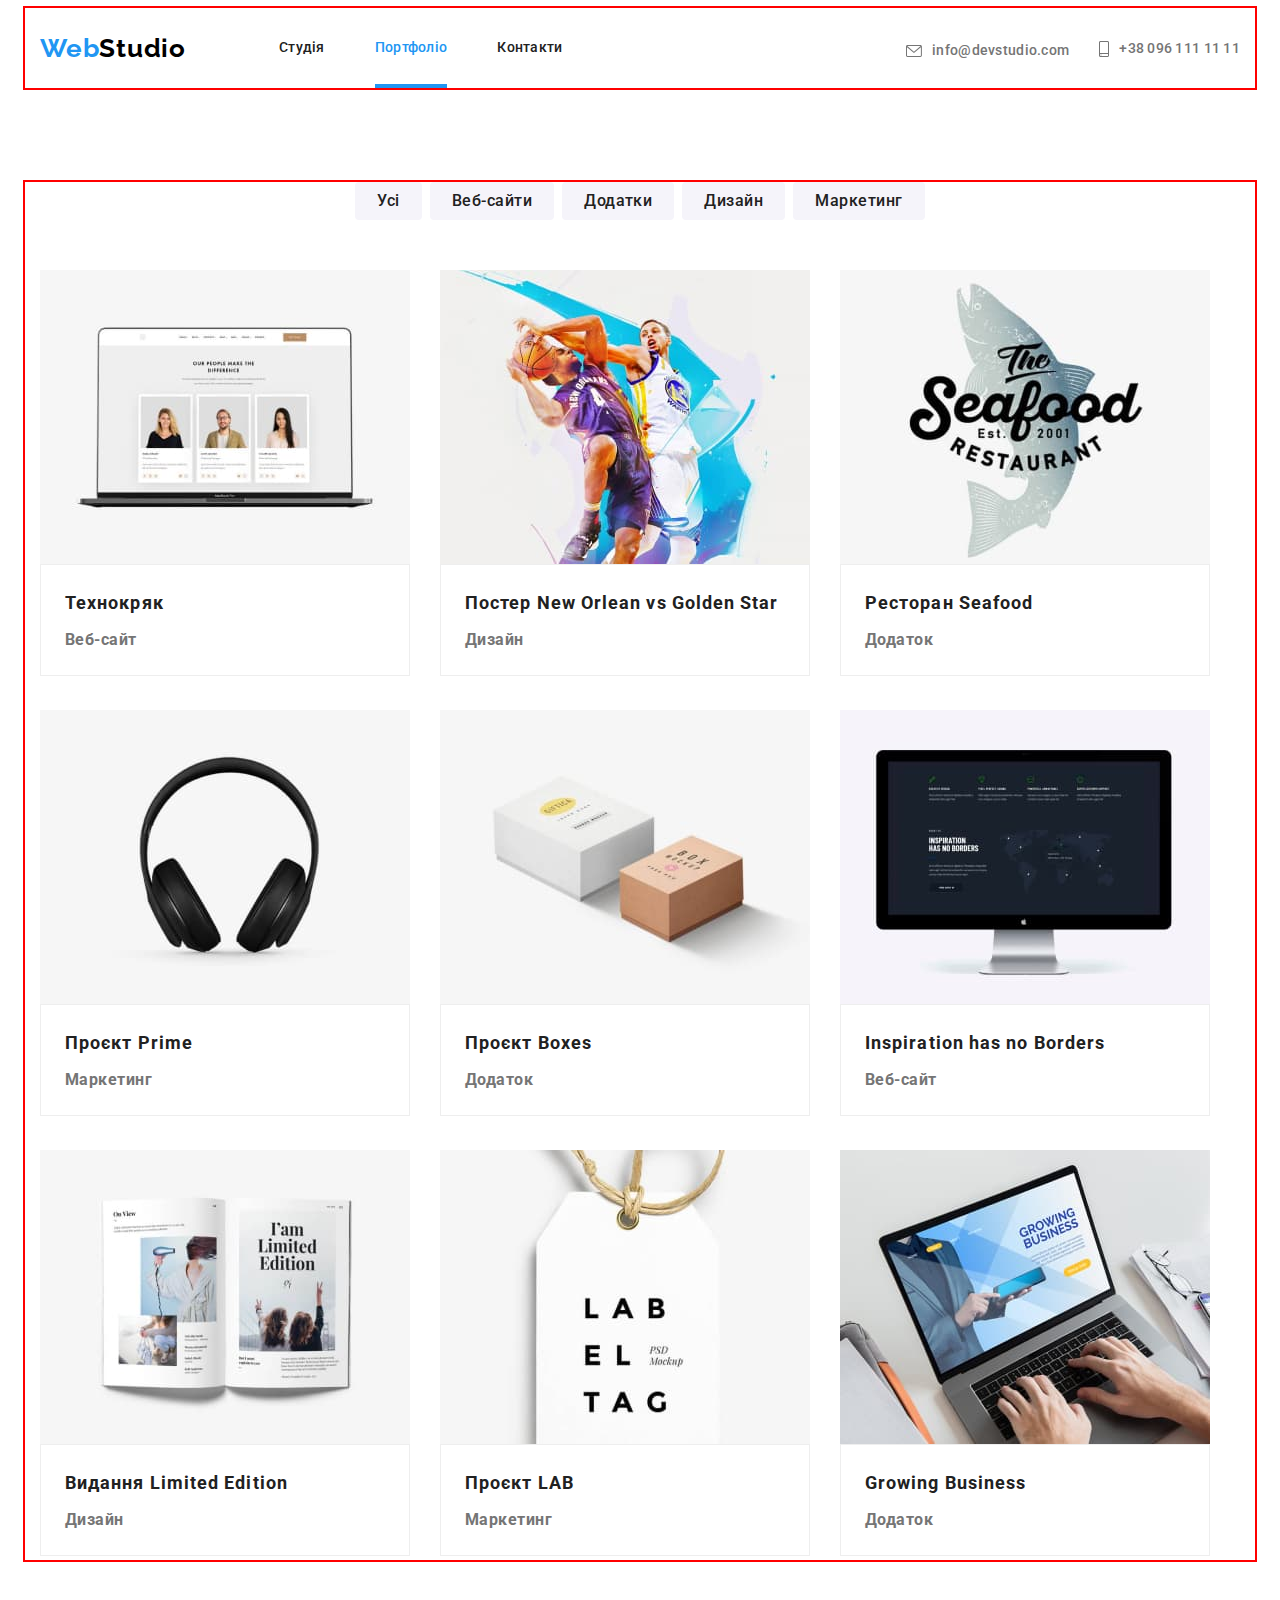
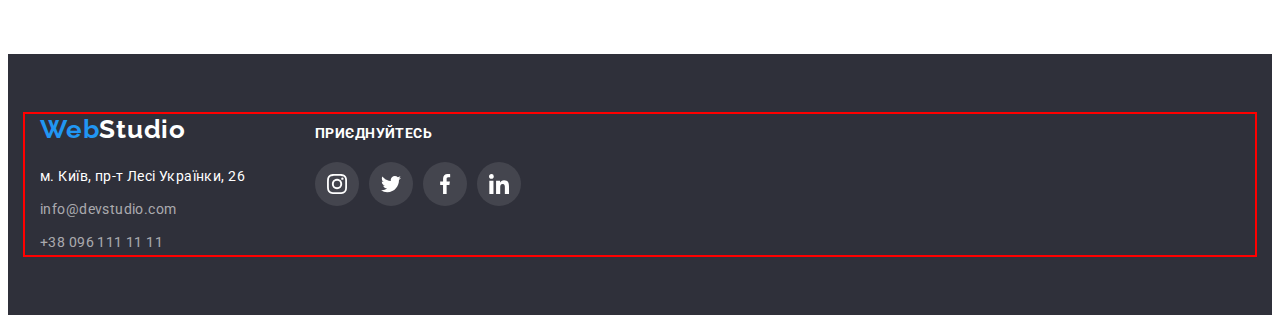
==== portfolio.html @ b02450fa "add file" ====
<!DOCTYPE html>
<html lang="uk">

<head>
  <meta charset="UTF-8" />
  <meta http-equiv="X-UA-Compatible" content="IE=edge" />
  <meta name="viewport" content="width=device-width, initial-scale=1.0" />
  <title>Студія</title>
  <link rel="preconnect" href="https://fonts.googleapis.com" />
  <link rel="preconnect" href="https://fonts.gstatic.com" crossorigin />
  <link  rel="stylesheet" href="https://fonts.googleapis.com/css2?family=Raleway:wght@700&family=Roboto:wght@400;500;700;900&display=swap"
    />
  <link rel="stylesheet" href="https://cdnjs.cloudflare.com/ajax/libs/modern-normalize/1.1.0/modern-normalize.min.css"
    integrity="sha512-wpPYUAdjBVSE4KJnH1VR1HeZfpl1ub8YT/NKx4PuQ5NmX2tKuGu6U/JRp5y+Y8XG2tV+wKQpNHVUX03MfMFn9Q=="
    crossorigin="anonymous" referrerpolicy="no-referrer" />
  <link rel="stylesheet" href="./css/styles.css" />
  </head>

  <body>
    <header>
      <div class="container container-header">
        <nav class="nav-list">
          <a href="./index.html" class="logo link">Web<span class="logo-studio link">Studio</span></a>
          <ul class="header-list">
            <li class="header-item list">
              <a href="./index.html" class="header-link link">Студія</a>
            </li>
            <li class="header-item list">
              <a href="./portfolio.html" class="header-link link current">Портфоліо</a>
            </li>
            <li class="header-item list">
              <a href="#" class="header-link link">Контакти</a>
            </li>
          </ul>
        </nav>
    
      <ul class="contact-list list">
        <li class="contact-item mail-item">
          <a href="mailto:info@devstudio.com" class="contact-mail link">
            <svg class="mail-link-icon" width="16" height="12">
              <use href="./images/icon-defs.svg#icon-envelope"></use>
            </svg> info@devstudio.com</a>
      
        </li>
        <li class="contact-item tel-item">
          <a href="tel:+380961111111" class="contact-tel link">
            <svg class="tel-link-icon" width="10" height="16">
              <use href="./images/icon-defs.svg#icon-smartphone"></use>
            </svg> +38 096 111 11 11</a>
        </li>
      </ul>
      </div>
    </header>
    <main>
      <section class="section-filter-list">
        <div class="container">

        <h1 class="visually-hidden">Наші роботи</h1>

        <ul class="filter list filter-container">
          <li><button type="button" class="filter-item">Усі</button></li>
          <li><button type="button" class="filter-item">Веб-сайти</button></li>
          <li><button type="button" class="filter-item">Додатки</button></li>
          <li><button type="button" class="filter-item">Дизайн</button></li>
          <li><button type="button" class="filter-item">Маркетинг</button></li>
        </ul>
        
        <ul class="portfolio-hero-list list hero-container">
          <li class="portfolio-item">
          <a href="" class="portfolio-link">
          <div class="portfolio-foto-text">
            <img src="./images/technokryar.jpg" 
            alt="Веб-сайт Технокряк" 
            width="370"/>
            <p class="portfolio-text">Ресурс пропонує комплексні 
            пропозиції з різним рівнем функціоналу та сервісів. 
            Все це дозволить відвідувачу отримати
            вичерпні відомості про компанію чи приватну особу.
            </p> 
            </div>
            
            <div class="card">
              <h2 class="portfolio-item">Технокряк</h2>
              <p class="portfolio-kind">Веб-сайт</p>
            </div>
          </a>
          </li>

          <li class="portfolio-item">
            <a href="" class="portfolio-link">
              <div class="portfolio-foto-text">
            <img src="./images/poster_new-orlean.jpg" 
            alt="Постер New Orlean vs Golden Star" 
            width="370"/>
            <p class="portfolio-text">Ресурс пропонує комплексні
              пропозиції з різним рівнем функціоналу та сервісів.
              Все це дозволить відвідувачу отримати
              вичерпні відомості про компанію чи приватну особу.
            </p>
            </div>
            
            <div class="card">
            <h2 class="portfolio-item">Постер New Orlean vs Golden Star</h2>
            <p class="portfolio-kind">Дизайн</p>
            </div>
            </a>
          </li>

          <li class="portfolio-item">
            <a href="" class="portfolio-link">
              <div class="portfolio-foto-text">
            <img src="./images/seafood.jpg" 
            alt="Ресторан Seafood" 
            width="370"/>
            <p class="portfolio-text">Ресурс пропонує комплексні
              пропозиції з різним рівнем функціоналу та сервісів.
              Все це дозволить відвідувачу отримати
              вичерпні відомості про компанію чи приватну особу.
            </p>
            </div>
            
            <div class="card">
            <h2 class="portfolio-item">Ресторан Seafood</h2>
            <p class="portfolio-kind">Додаток</p>
            </div>
            </a>
          </li>

          <li class="portfolio-item">
            <a href="" class="portfolio-link">
              <div class="portfolio-foto-text">
            <img src="./images/prime.jpg" 
            alt="Проєкт Primе"
            width="370"/>
            <p class="portfolio-text">Ресурс пропонує комплексні
              пропозиції з різним рівнем функціоналу та сервісів.
              Все це дозволить відвідувачу отримати
              вичерпні відомості про компанію чи приватну особу.
            </p>
            </div>
            
            <div class="card">
            <h2 class="portfolio-item">Проєкт Prime</h2>
            <p class="portfolio-kind">Маркетинг</p>
            </div>
            </a>
          </li>

          <li class="portfolio-item">
            <a href="" class="portfolio-link">
              <div class="portfolio-foto-text">
            <img src="./images/boxes.jpg" 
            alt="Проєкт Boxes" 
            width="370"/>
            <p class="portfolio-text">Ресурс пропонує комплексні
              пропозиції з різним рівнем функціоналу та сервісів.
              Все це дозволить відвідувачу отримати
              вичерпні відомості про компанію чи приватну особу.
            </p>
            </div>
            
            <div class="card">
            <h2 class="portfolio-item">Проєкт Boxes</h2>
            <p class="portfolio-kind">Додаток</p>
            </div>
            </a>
          </li>

          <li class="portfolio-item">
            <a href="" class="portfolio-link">
              <div class="portfolio-foto-text">
            <img src="./images/inspiration.jpg" 
            alt="Inspiration has no Borders" 
            width="370"/>
            <p class="portfolio-text">Ресурс пропонує комплексні
              пропозиції з різним рівнем функціоналу та сервісів.
              Все це дозволить відвідувачу отримати
              вичерпні відомості про компанію чи приватну особу.
            </p>
            </div>
             
            <div class="card">
            <h2 class="portfolio-item">Inspiration has no Borders</h2>
            <p class="portfolio-kind">Веб-сайт</p>
          </div>
          </a>
          </li>

          <li class="portfolio-item">
            <a href="" class="portfolio-link">
              <div class="portfolio-foto-text">
            <img
              src="./images/limited-edition.jpg"
              alt="Видання Limited Edition"
              width="370"/>
              <p class="portfolio-text">Ресурс пропонує комплексні
                пропозиції з різним рівнем функціоналу та сервісів.
                Все це дозволить відвідувачу отримати
                вичерпні відомості про компанію чи приватну особу.
              </p>
              </div>
            
            <div class="card">
            <h2 class="portfolio-item">Видання Limited Edition</h2>
            <p class="portfolio-kind">Дизайн</p>
            </div>
            </a>
          </li>

          <li class="portfolio-item">
            <a href="" class="portfolio-link">
              <div class="portfolio-foto-text">
            <img src="./images/lab.jpg" 
            alt="Проєкт LAB"
            width="370"/>
            <p class="portfolio-text">Ресурс пропонує комплексні
              пропозиції з різним рівнем функціоналу та сервісів.
              Все це дозволить відвідувачу отримати
              вичерпні відомості про компанію чи приватну особу.
            </p>
            </div>

            <div class="card">
            <h2 class="portfolio-item">Проєкт LAB</h2>
            <p class="portfolio-kind">Маркетинг</p>
            </div>
            </a>
          </li>

          <li class="portfolio-item">
            <a href="" class="portfolio-link">
              <div class="portfolio-foto-text">
            <img src="./images/growing-business.jpg"
              alt="Growing Business"
              width="370"/>
              <p class="portfolio-text">Ресурс пропонує комплексні
                пропозиції з різним рівнем функціоналу та сервісів.
                Все це дозволить відвідувачу отримати
                вичерпні відомості про компанію чи приватну особу.
              </p>
              </div>

            <div class="card">
            <h2 class="portfolio-item">Growing Business</h2>
            <p class="portfolio-kind">Додаток</p>
            </div>
            </a>
          </li>

        </ul>
        </div>
      </section>
    </main>
    <footer class="footer">
      <div class="container container-flex">
        <div class="footer-info">
          <a href="./index.html" class="footer-container link">Web<span class="footer-logo-studio link">Studio</span></a>
          <address class="footer-contact">
            <ul class="footer-contact-list list">
              <li class="footer-item">
                <a href="https://goo.gl/maps/CPtrU1FHBa2aNyZL9" target="_blank" rel="noopener noreferrer nofollow"
                  class="footer-address-link link">м. Київ, пр-т Лесі Українки, 26</a>
              </li>
              <li class="footer-item">
                <a href="mailto:info@devstudio.com" class="footer-mail-link link">info@devstudio.com</a>
              </li>
              <li class="footer-item">
                <a href="tel:+380961111111" class="footer-tel-link link">+38 096 111 11 11</a>
              </li>
            </ul>
          </address>
        </div>
        <div class="footer-soc">
          <p class="footer-conect">приєднуйтесь</p>
          <ul class="footer-soc-list list">
            <il class="soc-item">
              <a href="" class="soc-link-f link">
                <svg class="soc-link-icon-f" width="20" height="20">
                  <use href="./images/icon-defs.svg#icon-instagram-2"></use>
                </svg>
              </a>
            </il>
            <il class="soc-item">
              <a href="" class="soc-link-f link">
                <svg class="soc-link-icon-f" width="20" height="20">
                  <use href="./images/icon-defs.svg#icon-twitter-1"></use>
                </svg>
              </a>
            </il>
            <il class="soc-item">
              <a href="" class="soc-link-f link">
                <svg class="soc-link-icon-f" width="20" height="20">
                  <use href="./images/icon-defs.svg#icon-facebook-1"></use>
                </svg>
              </a>
            </il>
            <il class="soc-item">
              <a href="" class="soc-link-f link">
                <svg class="soc-link-icon-f" width="20" height="20">
                  <use href="./images/icon-defs.svg#icon-linkedin-1"></use>
                </svg>
              </a>
            </il>
          </ul>
        </div>
      </div>
    </footer>
    </body>
    
    </html>
---- css/styles.css ----
body {
  font-family: "Roboto", sans-serif;
  font-size: 14px;
  letter-spacing: 0.03em;
  color: #757575;
  background-color: #FFFFFF;
}

p,
h1,
h2,
h3,
h4,
h5,
h6 
{margin: 0;}

ul,
ol
 {margin: 0;
  padding-left: 0;}

button {
  display: block;
  cursor: pointer;
  border: none;
  border-radius: 4px;
}

address {
  font-style: normal;
}

img {
  display: block;
  max-width: 100%;
  height: auto;
}

.section {
  padding-top: 94px;
  padding-bottom: 94px;
}

:root {
  --brand-color--:#212121;
  --white--: #FFFFFF;
  --gray--: #757575;
  --blue1--:#2196F3;
  --light1--:#EEEEEE;
  --black--:#000000;
  --light2--:#F5F4FA;
  --deepgray--:#2F303A;
  --light3--:#ECECEC;
  --blue2--:#188CE8;
}

.logo {
  font-family: 'Raleway';
  font-weight: 700;
  font-size: 26px;
  line-height: 1.19;
  letter-spacing: 0.03em;
  color: #2196F3;}

  .logo-studio {
  font-family: 'Raleway';
  font-weight: 700;
  font-size: 26px;
  line-height: 1.19;
  letter-spacing: 0.03em;
  color: #000000;
  }
  
  .link {
    text-decoration: none;
  }

  .list {
    list-style: none;
    padding: 0;
    margin: 0;
  }

  .container {
  width: 1200px;
  margin: 0 auto;
  padding: 0 15px;
  outline: 2px solid red;
  }

  .container-header {
    display: flex;
    align-items: baseline;
  }
   
  .contact-list {
   display: flex;
   margin-left: auto;
   align-items: baseline;
  }

  .mail-icon {
  margin-right: 10px;
  }

  .mail-item {
    margin-right: 30px;
  }

  .tel-icon {
    margin-right: 10px;
  }

  .header-list {
    display: flex;
    gap: 50px;
  }

  .nav-list {
    display: flex;
    align-items: center;
  }

  .logo {
    margin-right: 93px;
  }

  .header {border-bottom: 1px solid #ECECEC;}

 .header-link {
  font-weight: 500;
  font-size: 14px;
  line-height: 1.14;
  letter-spacing: 0.02em;
  padding: 32px 0;
  color: var(--brand-color--);
  display: block;
  transition-property: color;
transition-duration: 250ms;
transition-timing-function: cubic-bezier(0.4, 0, 0.2, 1);}

  .current {
  color: var(--blue1--);
  position: relative;
}

  .current::after {
    content:'';
    width: 100%;
    height: 4px;
    background-color: var(--blue1--);
    display: inline-block;
    position: absolute;
    left: 0;
    bottom: 0;
  }

  .header-link:hover,
  .header-link:active{
  color: var(--blue2--);
  } 

 .contact-mail {
  font-weight: 500;
  font-size: 14px;
  line-height: 1.14;
  letter-spacing: 0.02em;
  color: #757575;
  display: flex;
  align-items: center;
transition-property: color;
  transition-duration: 250ms;
  transition-timing-function: cubic-bezier(0.4, 0, 0.2, 1);}
 
  .contact-mail:hover,
  .contact-mail:focus{
  color: #2196F3;}

 .contact-tel {
  font-weight: 500;
  font-size: 14px;
  line-height: 1.14;
  letter-spacing: 0.02em;
  color: #757575;
  display: flex;
  align-items: center
  transition-property: color;
    transition-duration: 250ms;
    transition-timing-function: cubic-bezier(0.4, 0, 0.2, 1);
  }

 .tel-item {;
}

 .mail-link-icon {
  fill: currentColor;
  margin-right: 10px;
  transition-property: fill;
    transition-duration: 250ms;
    transition-timing-function: cubic-bezier(0.4, 0, 0.2, 1);
 }
 
 .tel-link-icon {
    fill: currentColor;
    margin-right: 10px;
    transition-property: fill;
      transition-duration: 250ms;
      transition-timing-function: cubic-bezier(0.4, 0, 0.2, 1);
  }

  .contact-tel:hover,
  .contact-tel:focus {
  color: #2196F3;
  }

  .mail-link-icon:hover,
  .mail-link-icon:focus {
  fill: #2196F3;
}
  
  .tel-link-icon:hover,
  .tel-link-icon:focus {
  fill: #2196F3;
  }
 
.banner {
padding: 200px 0;
background-image: linear-gradient(rgba(47, 48, 58, 0.4), 
rgba(47, 48, 58, 0.4)),
 url(../images/img_bg.jpg);
background-repeat: no-repeat;
background-position: center;
max-width: 1600px;
margin: 0 auto;
height: 600px;
background-size: cover;
}

.banner-container { 
}

.banner-title {
  font-weight: 900;
  font-size: 44px;
  line-height: 1.36;
  text-align: center;
  letter-spacing: 0.06em;
  text-transform: uppercase;
  color: #FFFFFF;
  width: 696px;
  margin: 0 auto;
  margin-bottom: 30px;
}

.banner-btn {
  font-family: 'Roboto';
  font-style: normal;
  font-weight: 700;
  font-size: 16px;
  line-height: 1.88;
  display: block;
  letter-spacing: 0.06em;
  color: #FFFFFF;
  background-color: #2196F3;
  cursor: pointer;
  min-width: 216px;
  border-radius: 4px;
  padding: 10px 32px 10px 32px;
  margin-left: auto;
  margin-right: auto;
  transition-property: background-color, box-shadow;
    transition-duration: 250ms;
    transition-timing-function: cubic-bezier(0.4, 0, 0.2, 1);
}

.banner-btn:hover,
.banner-btn:active {
 background-color: #188CE8;
box-shadow: 0px 4px 4px rgba(0, 0, 0, 0.15);
color: #FFFFFF;}

.hero {
padding: 94px 0;
}

.hero-container {
}

.hero-title {}

.hero-list {
display: flex;
gap: 30px;
}

.hero-item-title {
font-weight: 700;
font-size: 14px;
line-height: 1.14;
letter-spacing: 0.03em;
text-transform: uppercase;
color: #212121;
margin-bottom: 10px;
}

.hero-item-text {
line-height: 1.71;
}

.info-block {
  padding-bottom: 94px;
}

.info-block-container {
  display: flex;
  gap: 30px;
}

.info-block-list {
font-weight: 700;
font-size: 36px;
line-height: 1.17;
text-align: center;
letter-spacing: 0.03em;
color: #212121;
margin-bottom: 50px;
}

.info-block-item{
  position: relative;
}

.info-block-text {
  position: absolute;
  bottom: 0;
  font-family: 'Roboto';
  font-weight: 700;
  font-size: 14px;
  line-height: 1.14;
  text-align: center;
  letter-spacing: 0.03em;
  text-transform: uppercase;
  color: #FFFFFF;
  background: rgba(47, 48, 58, 0.8);
  width: 370px;
  height: 70px;
  padding-top: 27px;
}

.section {
  padding: 94px 0;
}

.info-block-item {}

.team-block {background-color: #F5F4FA;}

.container-team {}

.team-block-title, .clients-title {
font-weight: 700;
font-size: 36px;
line-height: 1.7;
text-align: center;
letter-spacing: 0.03em;
color: #212121;
margin-bottom: 50px;
margin-top: 0px;
}

.team-block-list {
  display: flex;
  gap: 30px;
}

.team-block-item {
  background: #FFFFFF;
  border-radius: 0px 0px 4px 4px;
  box-shadow: 
  0px 1px 3px rgba(0, 0, 0, 0.12), 
  0px 1px 1px rgba(0, 0, 0, 0.14),
  0px 2px 1px rgba(0, 0, 0, 0.2);
}

.team-item {
font-family: 'Roboto';
font-style: normal;
font-weight: 500;
font-size: 16px;
line-height: 19px;
text-align: center;
letter-spacing: 0.03em;
color: #212121;
margin-bottom: 10px;}

.team-post {
font-size: 16px;
line-height: 1.19;
text-align: center;
letter-spacing: 0.03em;
color: #757575;
}

.about-team {
padding-top: 30px;
padding-bottom: 30px;
}
.soc-list {
  display: flex;
  justify-content: center;
  gap: 10px;
  margin-top: 16px;
}

.soc-item {
  width: 44px;
  height: 44px;
}

.soc-link {
  width: 100%;
  height: 100%;
  display: flex;
  border-radius: 50px;
  fill: #AFB1B8;
  align-items: center;
  justify-content: center;
    transition-property: background-color, fill;
      transition-duration: 250ms;
      transition-timing-function: cubic-bezier(0.4, 0, 0.2, 1);
}

.soc-link-f {
  width: 100%;
  height: 100%;
  display: flex;
  border-radius: 50px;
  fill: #FFFFFF;
  align-items: center;
  justify-content: center;
  background: rgba(255, 255, 255, 0.1);
    transition-property: background-color, fill;
    transition-duration: 250ms;
    transition-timing-function: cubic-bezier(0.4, 0, 0.2, 1);
}

.soc-link:hover {
  fill: #FFFFFF;
  background-color: #2196F3;
}

.soc-link-f:hover {
  background-color: #2196F3;
}

.section-clients {}

.clients-title {}

.clients-list {
  display: flex;
  justify-content: center;
  gap: 30px;
}

.clients-item {
}

.client-link {
 color: #AFB1B8;
 width: 170px;
 height: 92px;
 border: 1px solid currentColor;
 border-radius: 4px;
 align-items: center;
 justify-content: center;
 display: flex;
  transition-property: color;
  transition-duration: 250ms;
  transition-timing-function: cubic-bezier(0.4, 0, 0.2, 1);
}

.client-link:hover,
.client-link:focus
 {color:#2196F3;}

 .client-link-icon {
   fill: currentColor;
 }

.footer {
  background: #2F303A;
  padding: 60px 0;
  border-bottom: 1px c;
}

.footer-container {
  font-family: 'Raleway';
  font-weight: 700;
  font-size: 26px;
  line-height: 31px;
  letter-spacing: 0.03em;
  color: #2196F3
}

.footer-logo {
color: #2196F3;
}

.footer-logo-studio {
color: #FFFFFF;
}

.footer-contact {
margin-top: 20px;
display: block;
}

.footer-contact-list {
}

.footer-address-link {
font-size: 14px;
font-style: normal;
line-height: 1.71;
letter-spacing: 0.03em;
color: #FFFFFF;}

.footer-address-link:hover
.footer-address-link:focus {
color: #2196F3;}

.footer-mail-link {
font-size: 14px;
font-style: normal;
line-height: 1.71;
letter-spacing: 0.03em;
color: rgba(255, 255, 255, 0.6);
  transition-property: color;
  transition-duration: 250ms;
  transition-timing-function: cubic-bezier(0.4, 0, 0.2, 1);}

.footer-mail-link:hover,
.footer-mail-link:focus {
color: #2196F3;
}

.footer-tel-link {
font-size: 14px;
font-style: normal;
line-height: 1.71;
letter-spacing: 0.03em;
color: rgba(255, 255, 255, 0.6);
  transition-property: color;
  transition-duration: 250ms;
  transition-timing-function: cubic-bezier(0.4, 0, 0.2, 1);
}

.footer-tel-link:hover,
.footer-tel-link:focus {
color: #2196F3;
}

.footer-item:not(:last-child) {
margin-bottom: 9px;  
}

.footer-soc {
  display: block;
}

.footer-soc-list {
  display: flex;
  justify-content: center;
  gap: 10px;
}

.footer-soc-item {
  width: 44px;
  height: 44px;
}

.footer-soc-link {
  width: 100%;
  height: 100%;
  display: flex;
  border-radius: 50px;
  fill: #AFB1B8;
  align-items: center;
  justify-content: center;
}

 .footer-soc {
}

 .footer-conect {
  font-weight: 700;
  line-height: 1.14;
  text-transform: uppercase;
  color: #FFFFFF;
  margin-bottom: 20px;
 }

 .container-flex {
  display: flex;
  align-items: baseline;}

.footer-info {
margin-right: 70px;
}

 .section-filter-list {
 padding: 94px 0;
}

.filter-container {
  display: flex;
  justify-content: center;
  gap: 8px;
  margin-bottom: 50px;
}

.card {
  padding: 20px 24px;
  border: 1px solid #EEEEEE;
}

.portfolio-link {
  display: block;
  text-decoration: none;
  transition-property: box-shadow;
  transition-duration: 250ms;
  transition-timing-function: cubic-bezier(0.4, 0, 0.2, 1);
}

.portfolio-link:hover, 
.portfolio-link:focus
{ box-shadow: 0px 1px 1px rgba(0, 0, 0, 0.12),
  0px 4px 4px rgba(0, 0, 0, 0.06),
  1px 4px 6px rgba(0, 0, 0, 0.16);
}

.portfolio-link:hover .portfolio-text {
transform: translateY(0);
}

.portfolio-foto-text{
  position: relative;
  overflow: hidden;}
 
.portfolio-text{
  position: absolute;
  top: 0;
  height: 100%;
  font-family: 'Roboto';
  font-weight: 400;
  font-size: 18px;
  line-height: 1.56;
  letter-spacing: 0.03em;
  padding: 63px 24px;
  color: #FFFFFF;
  background: rgba(33, 150, 243, 0.9);
  transform: translateY(100%);
  transition-duration: 250ms;
  transition-timing-function: cubic-bezier(0.4, 0, 0.2, 1);
  }


.hero-container {
  display: flex;
  flex-wrap: wrap;
  align-items: center;
  gap: 30px;
}

.hero-icon {
  width: 270px;
  height: 120px;
  background-color: #F5F4FA;
  border-radius: 4px;
  margin-bottom: 30px;
  align-content: center;
  justify-content: center;
  display: inline-flex;
}
.hero-icon-link {
width: 270px;
height: 120px;
background-color: #F5F4FA;
border-radius: 4px;
margin-bottom: 30px;
align-items: center;
justify-content: center;
display: flex;
}

.hero-link-icon {     
text-align: center;
}

.filter-item {
  font-family: inherit;
  font-weight: 500;
  font-size: 16px;
  line-height: 1.62;
  text-align: center;
  letter-spacing: 0.03em;
  color: #212121;
  background: #F5F4FA;
  border-radius: 4px;
  cursor: pointer;
  border: 0;
  padding: 6px 22px; 
    transition-property: background-color, color, box-shadow;
    transition-duration: 250ms;
    transition-timing-function: cubic-bezier(0.4, 0, 0.2, 1);
}

 .filter-item:hover {
  color: #FFFFFF;
  background-color: #2196F3;
  box-shadow: 0px 3px 1px rgba(0, 0, 0, 0.1),
    0px 1px 2px rgba(0, 0, 0, 0.08),
    0px 2px 2px rgba(0, 0, 0, 0.12);}

 .filter-item:focus {
  color: #FFFFFF;
  background-color: #2196F3;
 box-shadow: 0px 3px 1px rgba(0, 0, 0, 0.1),
    0px 1px 2px rgba(0, 0, 0, 0.08),
    0px 2px 2px rgba(0, 0, 0, 0.12);}

.portfolio-item {
  font-weight: 700;
  font-size: 18px;
  line-height: 2;
  letter-spacing: 0.06em;
  color: #212121;
  margin: 0;
  margin-bottom: 4px;
  text-decoration: none;
}

.portfolio-kind {
  font-size: 16px;
  line-height: 1.88;
  letter-spacing: 0.03em;
  color: #757575;
  margin: 0;
}

.visually-hidden {
  position: absolute;
  width: 1px;
  height: 1px;
  margin: -1px;
  border: 0;
  padding: 0;
  white-space: nowrap;
  clip-path: inset(100%);
  clip: rect(0 0 0 0);
  overflow: hidden;
}
.backdrop {
width: 100%;
height: 100%;
background: rgba(0, 0, 0, 0.2);
position: fixed;
top: 0;
transition: opacity 300ms linear,
  visibility 300ms linear;
}

.modal {
  position: absolute;
  width: 528px;
  height: 581px;
  left: 50%;
  top: 50%;
  background: #FFFFFF;
  box-shadow: 0px 1px 3px rgba(0, 0, 0, 0.12), 0px 1px 1px rgba(0, 0, 0, 0.14), 0px 2px 1px rgba(0, 0, 0, 0.2);
  border-radius: 4px;
  transform: translate(-50%, -50%) scale(1);
  transition: transform 300ms linear;
  position: relative;
}

.backdrop.is-hidden .modal {
  transform: translate(-50%, -50%) scale(0);
}

.close-button {
  position: absolute;
  right: 8px;
  top: 8px;
  width: 30px;
  height: 30px;
  background: #FFFFFF;
  border: 1px solid rgba(0, 0, 0, 0.1);
  border-radius: 50%;
  display: flex;
  align-items: center;
  justify-content: center;
  cursor: pointer;
}

.backdrop.is-hidden {
  opacity: 0;
  visibility: hidden;
  pointer-events: none;
}
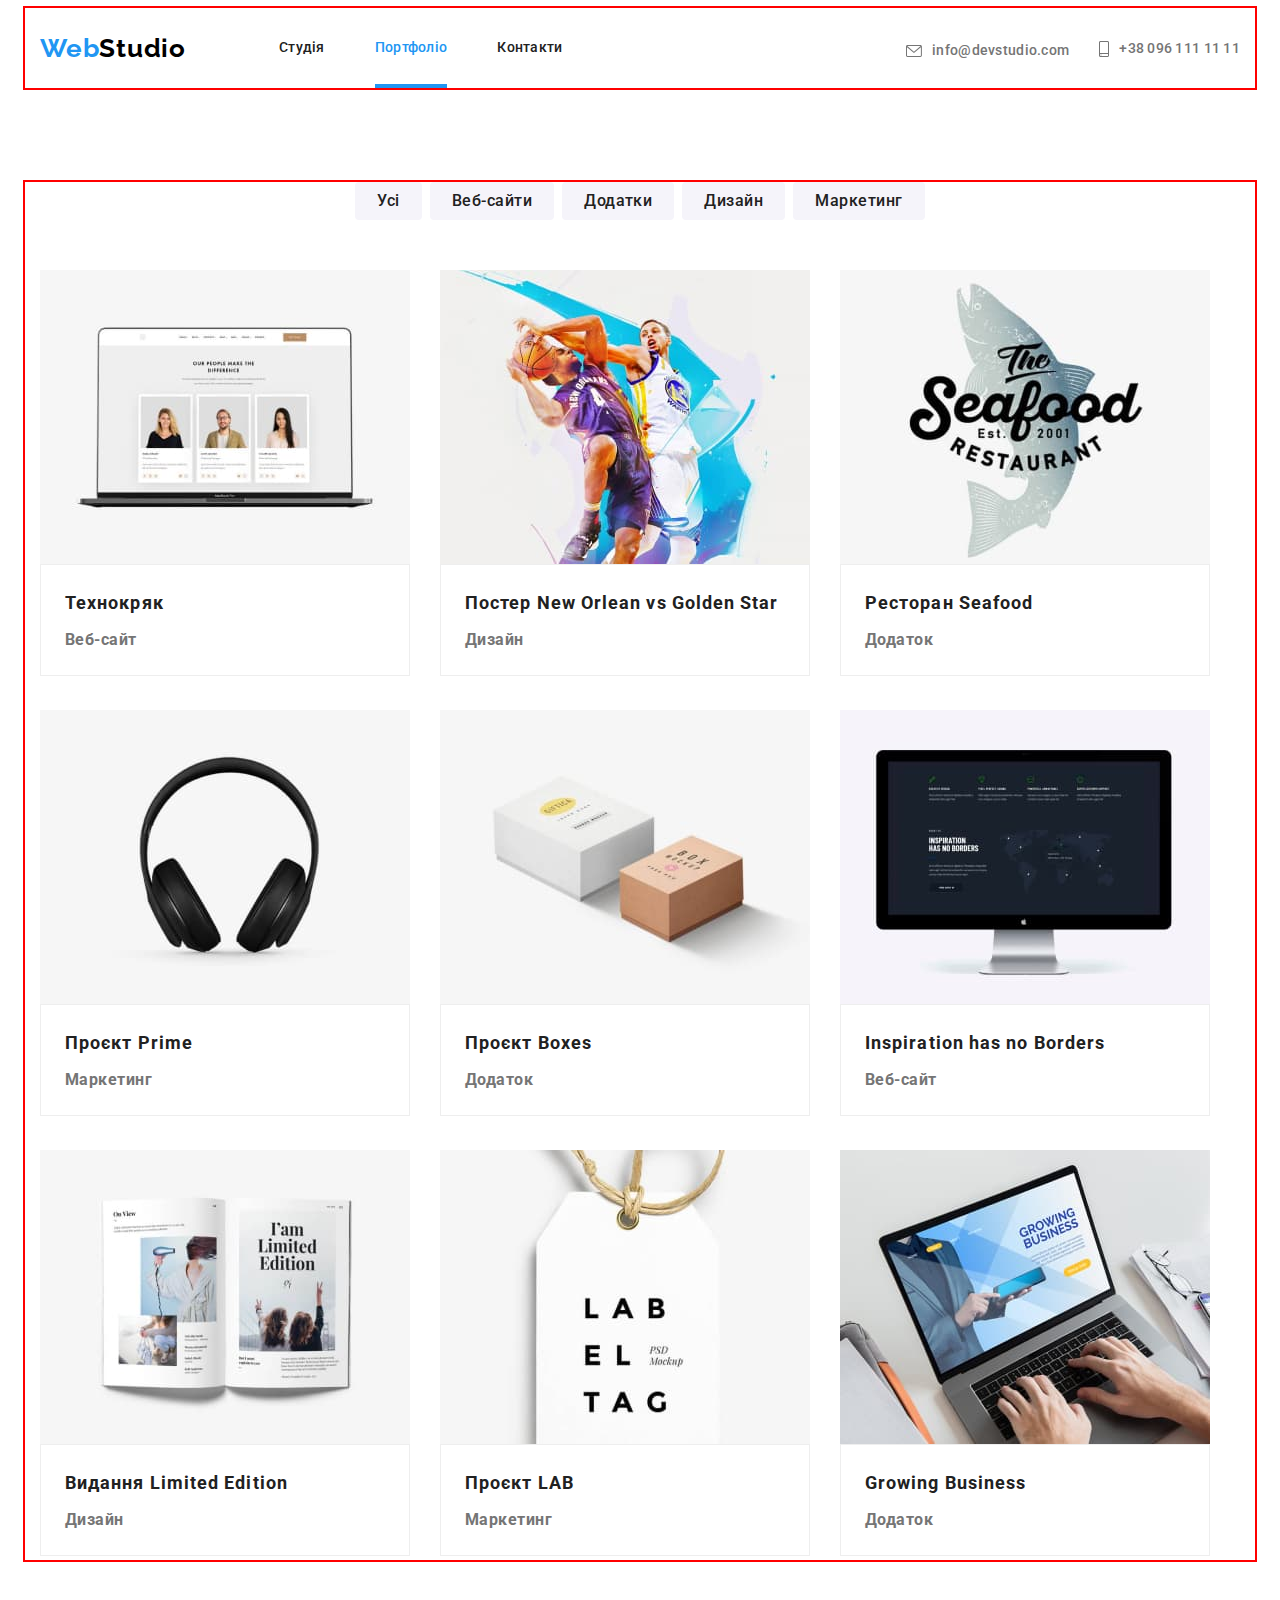
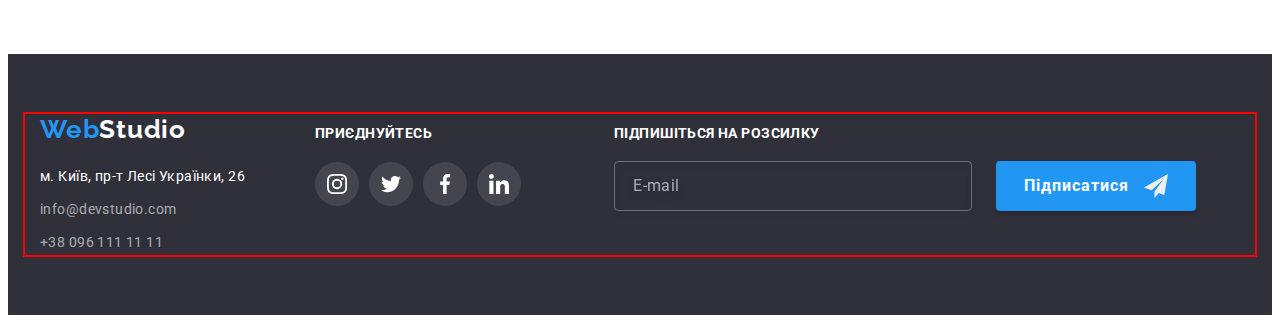
==== commit 0f90cb42: "update" ====
--- a/portfolio.html
+++ b/portfolio.html
@@ -251,6 +251,8 @@
         </div>
       </section>
     </main>
+
+
     <footer class="footer">
       <div class="container container-flex">
         <div class="footer-info">
@@ -303,8 +305,25 @@
             </il>
           </ul>
         </div>
+        <section class="form-subs">
+    
+          <p class="subs">підпишіться на розсилку</p>
+    
+          <div class="input-btn-form">
+            <input type="email" class="input-subs" placeholder="E-mail" name="E-mail">
+    
+            <button type="submit" class="buttom-subs">
+              <span class="text-subs">Підписатися</span>
+              <svg class="form-icon" width="24px" height="24px">
+                <use href="./images/icon-defs.svg#icon-icon-send"></use>
+              </svg>
+            </button>
+          </div>
+    
+        </section>
       </div>
     </footer>
+
     </body>
     
     </html>--- a/css/styles.css
+++ b/css/styles.css
@@ -784,6 +784,7 @@
   transform: translate(-50%, -50%) scale(1);
   transition: transform 300ms linear;
   position: relative;
+  padding: 40px;
 }
 
 .backdrop.is-hidden .modal {
@@ -809,4 +810,287 @@
   opacity: 0;
   visibility: hidden;
   pointer-events: none;
-}+}
+
+.modal-title {
+  ont-family: 'Roboto';
+  font-style: normal;
+  font-weight: 700;
+  font-size: 20px;
+  line-height: 1.15;
+  text-align: center;
+  letter-spacing: 0.03em;
+  color: #212121;
+  margin-bottom: 12px;
+}
+.modal-field {
+  margin-bottom: 10px;
+}
+
+.modal-field-1 {
+  margin-bottom: 10px;
+  display: flex;
+  gap: 8px;
+  justify-content: center;
+  align-items: center;
+}
+
+.modal-input {
+  width: 100%;
+  box-sizing: border-box;
+  height: 40px;
+  border: 1px solid rgba(33, 33, 33, 0.2);
+  border-radius: 4px;
+  outline: transparent;
+}
+
+.modal-input:focus {
+border-color: #2196F3;}
+
+.modal-input:focus + .modal-input-icon{
+fill: #2196F3;
+}
+
+.modal-coment::placeholder {
+font-family: 'Roboto';
+font-style: normal;
+font-weight: 400;
+font-size: 12px;
+line-height: 1.17;
+letter-spacing: 0.01em;
+color: rgba(117, 117, 117, 0.5);
+}
+
+.input-wrap {
+  position: relative;
+}
+
+.modal-input-icon {position: absolute;
+left: 12px;
+top: 50%;
+transform: translateY(-50%);}
+
+.input-label {
+  font-family: 'Roboto';
+  font-style: normal;
+  font-weight: 400;
+  font-size: 12px;
+  line-height: 1.17;
+  letter-spacing: 0.01em;
+  color: #757575;
+  display: block;
+  margin-top: 10px;
+  margin-bottom: 4px;
+}
+
+.modal-coment {
+  width:100%;
+  height: 120px;
+  box-sizing: border-box;
+  border: 1px solid rgba(33, 33, 33, 0.2);
+  border-radius: 4px;
+  outline: transparent;
+  resize: none;
+  }
+  
+  .modal-coment:focus {
+    border-color: #2196F3;
+  }
+
+  .modal-coment::placeholder{
+  font-family: 'Roboto';
+  font-style: normal;
+  font-weight: 400;
+  font-size: 12px;
+  line-height: 14px;
+  letter-spacing: 0.01em;
+  color: rgba(117, 117, 117, 0.5);
+ padding: 12px 16px;
+}
+
+  .text-check{
+  font-family: 'Roboto';
+  font-weight: 400;
+  font-size: 14px;
+  line-height: 1.71;
+  letter-spacing: 0.03em;
+  display: flex;
+  align-items: center;
+  justify-content: center;
+  color: #757575;
+}
+
+  .text-check-2{
+  font-family: 'Roboto';
+  font-weight: 400;
+  font-size: 14px;
+  line-height: 1.71;
+  letter-spacing: 0.03em
+  text-decoration-line: underline;
+  display: flex;
+  align-items: center;
+  justify-content: center;
+  color: #2196F3;
+  margin-left: 5px;
+  }
+
+    .btn-sub {
+    width: 200px;
+    height: 50px;
+    background: #2196F3;
+    box-shadow: 0px 4px 4px rgba(0, 0, 0, 0.15);
+    border-radius: 4px;
+    font-family: 'Roboto';
+    font-weight: 700;
+    font-size: 16px;
+    line-height: 1.88;
+    display: flex;
+    align-items: center;
+    justify-content: center;
+    letter-spacing: 0.06em;
+    color: #FFFFFF;
+    margin: auto;
+    transition-property: border-color, background-color, box-shadow;
+    transition-duration: 250ms;
+    transition-timing-function: cubic-bezier(0.4, 0, 0.2, 1);
+    }
+
+         .btn-sub:hover {
+           background-color: #188CE8;
+         }
+    
+         .btn-sub:focus {
+           background-color: #188CE8;
+         }
+  
+
+  .text-check span {
+  border-radius: 3px;
+  border: 2px solid #212121;
+  width: 16px;
+  height: 15px;
+  display: flex;
+  align-items: center;
+  justify-content: center;
+  fill: transparent;
+  margin-right: 5px;
+  transition-property:border-color, background-color, color, box-shadow;
+  transition-duration: 250ms;
+  transition-timing-function: cubic-bezier(0.4, 0, 0.2, 1);
+  }
+
+ .input-check:checked+.text-check span{
+ fill: #ECECEC;
+ background-color: #2196F3;
+ border-color: transparent;
+  }
+
+  .input-check:hover+.text-check span {
+  border-color: #2196F3;
+  }
+
+.subs {
+font-family: 'Roboto';
+font-style: normal;
+font-weight: 700;
+font-size: 14px;
+line-height: 16px;
+letter-spacing: 0.03em;
+text-transform: uppercase;
+color: #FFFFFF;
+margin-bottom: 20px;
+}
+
+    .form-subs {
+      margin-left: 93px;
+    }
+
+    .input-btn-form {
+    display: flex;
+    gap: 12px;
+    align-items: center;
+    text-align: center;
+    }
+
+    .buttom-subs {
+    width: 200px;
+    height: 50px;
+    background-color: #2196F3;
+    box-shadow: 0px 4px 4px rgba(0, 0, 0, 0.15);
+    border-radius: 4px;
+    display: flex;
+    align-items: center;
+    text-align: center;
+    padding-left: 28px;
+    transition-property: border-color, background-color, box-shadow;
+    transition-duration: 250ms;
+    transition-timing-function: cubic-bezier(0.4, 0, 0.2, 1);
+    }
+
+   .buttom-subs:hover {
+    background-color:#188CE8;;
+    }
+
+   .buttom-subs:focus {
+    background-color: #188CE8;
+    }
+
+  .form-icon {
+    fill: #EEEEEE;
+  }
+
+  .text-subs {
+      width: 110px;
+      height: 30px;
+      font-family: 'Roboto';
+      font-style: normal;
+      font-weight: 700;
+      font-size: 16px;
+      line-height: 1.88;
+      display: flex;
+      align-items: center;
+      text-align: center;
+      letter-spacing: 0.06em;
+      color: #FFFFFF;
+      margin-right: 10px;
+  }
+
+  .input-subs {
+    box-sizing: border-box;
+      width: 358px;
+      height: 50px;
+      border: 1px solid rgba(255, 255, 255, 0.3);
+      filter: drop-shadow(0px 4px 4px rgba(0, 0, 0, 0.15));
+      border-radius: 4px;
+      background-color: transparent;
+      margin-right: 12px;
+  }
+
+  .input-subs::placeholder {
+    padding-left: 16px;
+    font-family: 'Roboto';
+    font-weight: 400;
+    font-size: 16px;
+    line-height: 1.25;
+    display: flex;
+    align-items: center;
+    letter-spacing: 0.03em;
+    color: rgba(255, 255, 255, 0.6);
+  }
+
+ /*.input-check:focus +.text-check span {
+  border-color: #2196F3;
+ }
+
+  /*.text-check::before {
+  content: '';
+  width: 16px;
+  height: 15px;
+  border: 2px; ;
+  border-radius: 2px;
+  margin-right: 7px;}
+
+  input-check:checked + .text-check::before
+  {background: #2196F3;
+  }*/
+
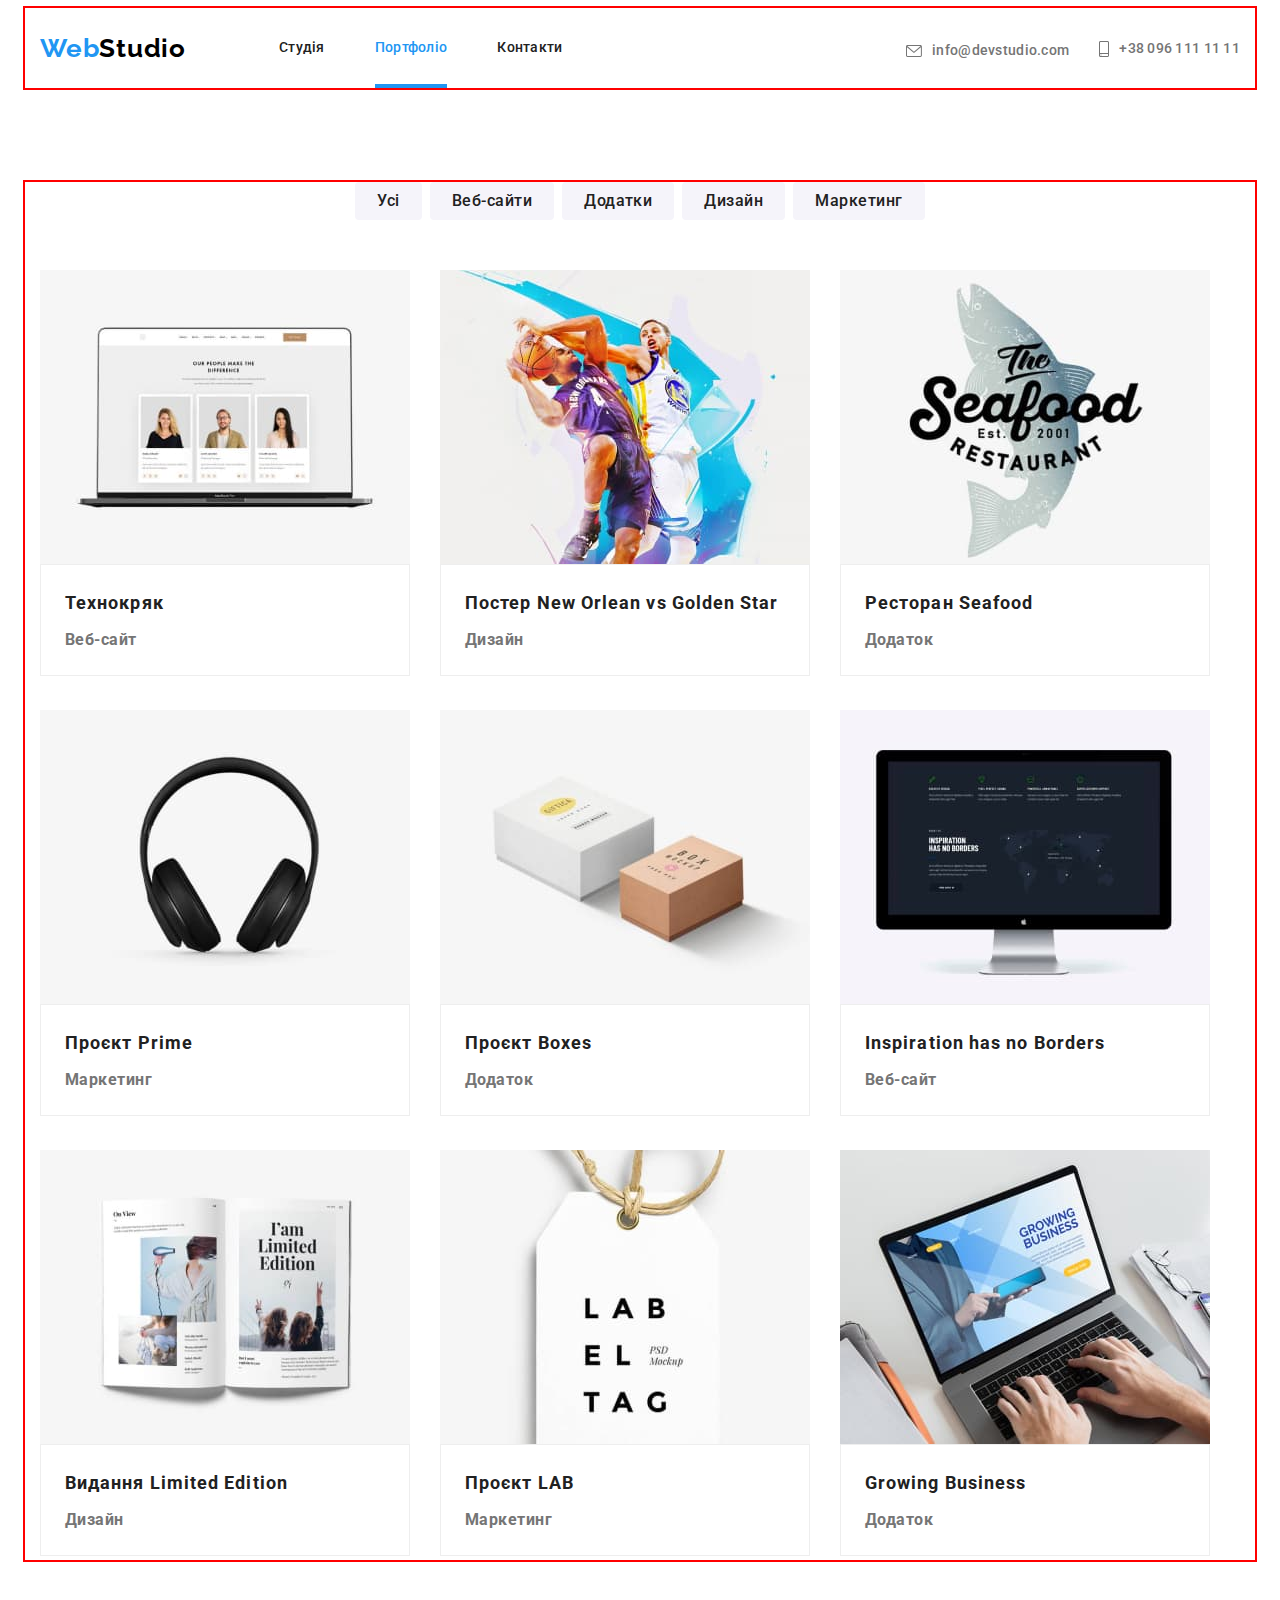
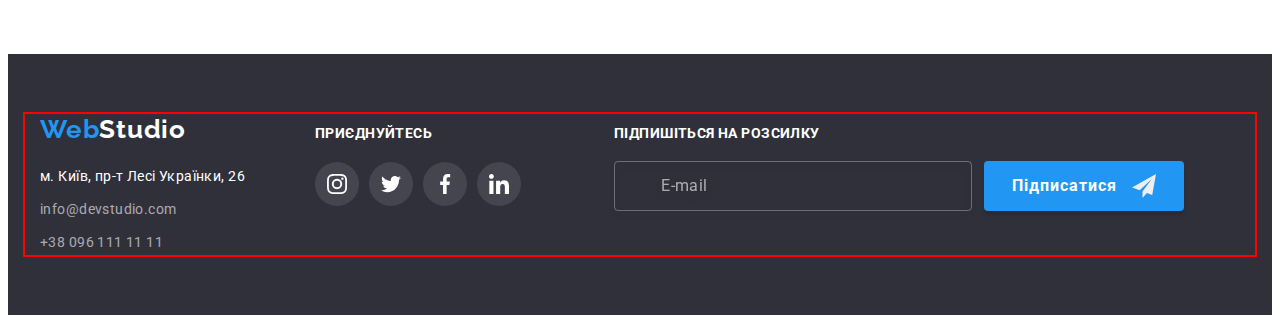
==== commit ef567ec7: "update-2" ====
--- a/portfolio.html
+++ b/portfolio.html
@@ -253,76 +253,77 @@
     </main>
 
 
-    <footer class="footer">
-      <div class="container container-flex">
-        <div class="footer-info">
-          <a href="./index.html" class="footer-container link">Web<span class="footer-logo-studio link">Studio</span></a>
-          <address class="footer-contact">
-            <ul class="footer-contact-list list">
-              <li class="footer-item">
-                <a href="https://goo.gl/maps/CPtrU1FHBa2aNyZL9" target="_blank" rel="noopener noreferrer nofollow"
-                  class="footer-address-link link">м. Київ, пр-т Лесі Українки, 26</a>
-              </li>
-              <li class="footer-item">
-                <a href="mailto:info@devstudio.com" class="footer-mail-link link">info@devstudio.com</a>
-              </li>
-              <li class="footer-item">
-                <a href="tel:+380961111111" class="footer-tel-link link">+38 096 111 11 11</a>
-              </li>
-            </ul>
-          </address>
-        </div>
-        <div class="footer-soc">
-          <p class="footer-conect">приєднуйтесь</p>
-          <ul class="footer-soc-list list">
-            <il class="soc-item">
-              <a href="" class="soc-link-f link">
-                <svg class="soc-link-icon-f" width="20" height="20">
-                  <use href="./images/icon-defs.svg#icon-instagram-2"></use>
-                </svg>
-              </a>
-            </il>
-            <il class="soc-item">
-              <a href="" class="soc-link-f link">
-                <svg class="soc-link-icon-f" width="20" height="20">
-                  <use href="./images/icon-defs.svg#icon-twitter-1"></use>
-                </svg>
-              </a>
-            </il>
-            <il class="soc-item">
-              <a href="" class="soc-link-f link">
-                <svg class="soc-link-icon-f" width="20" height="20">
-                  <use href="./images/icon-defs.svg#icon-facebook-1"></use>
-                </svg>
-              </a>
-            </il>
-            <il class="soc-item">
-              <a href="" class="soc-link-f link">
-                <svg class="soc-link-icon-f" width="20" height="20">
-                  <use href="./images/icon-defs.svg#icon-linkedin-1"></use>
-                </svg>
-              </a>
-            </il>
+  <footer class="footer">
+    <div class="container container-flex">
+      <div class="footer-info">
+        <a href="./index.html" class="footer-container link">Web<span class="footer-logo-studio link">Studio</span></a>
+        <address class="footer-contact">
+          <ul class="footer-contact-list list">
+            <li class="footer-item">
+              <a href="https://goo.gl/maps/CPtrU1FHBa2aNyZL9" target="_blank" rel="noopener noreferrer nofollow"
+                class="footer-address-link link">м. Київ, пр-т Лесі Українки, 26</a>
+            </li>
+            <li class="footer-item">
+              <a href="mailto:info@devstudio.com" class="footer-mail-link link">info@devstudio.com</a>
+            </li>
+            <li class="footer-item">
+              <a href="tel:+380961111111" class="footer-tel-link link">+38 096 111 11 11</a>
+            </li>
           </ul>
-        </div>
-        <section class="form-subs">
-    
-          <p class="subs">підпишіться на розсилку</p>
-    
-          <div class="input-btn-form">
-            <input type="email" class="input-subs" placeholder="E-mail" name="E-mail">
-    
-            <button type="submit" class="buttom-subs">
-              <span class="text-subs">Підписатися</span>
-              <svg class="form-icon" width="24px" height="24px">
-                <use href="./images/icon-defs.svg#icon-icon-send"></use>
+        </address>
+      </div>
+      <div class="footer-soc">
+        <p class="footer-conect">приєднуйтесь</p>
+        <ul class="footer-soc-list list">
+          <il class="soc-item">
+            <a href="" class="soc-link-f link">
+              <svg class="soc-link-icon-f" width="20" height="20">
+                <use href="./images/icon-defs.svg#icon-instagram-2"></use>
               </svg>
-            </button>
-          </div>
-    
-        </section>
+            </a>
+          </il>
+          <il class="soc-item">
+            <a href="" class="soc-link-f link">
+              <svg class="soc-link-icon-f" width="20" height="20">
+                <use href="./images/icon-defs.svg#icon-twitter-1"></use>
+              </svg>
+            </a>
+          </il>
+          <il class="soc-item">
+            <a href="" class="soc-link-f link">
+              <svg class="soc-link-icon-f" width="20" height="20">
+                <use href="./images/icon-defs.svg#icon-facebook-1"></use>
+              </svg>
+            </a>
+          </il>
+          <il class="soc-item">
+            <a href="" class="soc-link-f link">
+              <svg class="soc-link-icon-f" width="20" height="20">
+                <use href="./images/icon-defs.svg#icon-linkedin-1"></use>
+              </svg>
+            </a>
+          </il>
+        </ul>
       </div>
-    </footer>
+      <div class="form-subs">
+  
+        <p class="subs">підпишіться на розсилку</p>
+  
+        <form class="input-btn-form">
+          <input type="email" class="input-subs" placeholder="E-mail" name="E-mail">
+  
+          <button type="submit" class="buttom-subs">
+            <span class="text-subs">Підписатися</span>
+            <svg class="form-icon" width="24px" height="24px">
+              <use href="./images/icon-defs.svg#icon-icon-send"></use>
+            </svg>
+          </button>
+        </form>
+  
+      </div>
+    </div>
+  </footer>
+
 
     </body>
     
--- a/css/styles.css
+++ b/css/styles.css
@@ -804,7 +804,14 @@
   align-items: center;
   justify-content: center;
   cursor: pointer;
-}
+  transition-property: border-color, color, fill, background-color, box-shadow;
+  transition-duration: 250ms;
+  transition-timing-function: cubic-bezier(0.4, 0, 0.2, 1);
+  }
+
+
+.close-button:hover {
+border-color: #2196F3;}
 
 .backdrop.is-hidden {
   opacity: 0;
@@ -827,8 +834,8 @@
   margin-bottom: 10px;
 }
 
-.modal-field-1 {
-  margin-bottom: 10px;
+.modal-textarea {
+  margin-bottom: 30px;
   display: flex;
   gap: 8px;
   justify-content: center;
@@ -841,7 +848,11 @@
   height: 40px;
   border: 1px solid rgba(33, 33, 33, 0.2);
   border-radius: 4px;
+  padding-left: 42px;
   outline: transparent;
+  transition-property: border-color, color, fill, background-color, box-shadow;
+  transition-duration: 250ms;
+  transition-timing-function: cubic-bezier(0.4, 0, 0.2, 1);
 }
 
 .modal-input:focus {
@@ -891,6 +902,10 @@
   border-radius: 4px;
   outline: transparent;
   resize: none;
+  padding: 12px 16px;
+  transition-property: border-color, color, fill, background-color, box-shadow;
+  transition-duration: 250ms;
+  transition-timing-function: cubic-bezier(0.4, 0, 0.2, 1);
   }
   
   .modal-coment:focus {
@@ -905,7 +920,6 @@
   line-height: 14px;
   letter-spacing: 0.01em;
   color: rgba(117, 117, 117, 0.5);
- padding: 12px 16px;
 }
 
   .text-check{
@@ -1063,7 +1077,8 @@
       filter: drop-shadow(0px 4px 4px rgba(0, 0, 0, 0.15));
       border-radius: 4px;
       background-color: transparent;
-      margin-right: 12px;
+     padding-left: 30px;
+     color: #AFB1B8;
   }
 
   .input-subs::placeholder {
